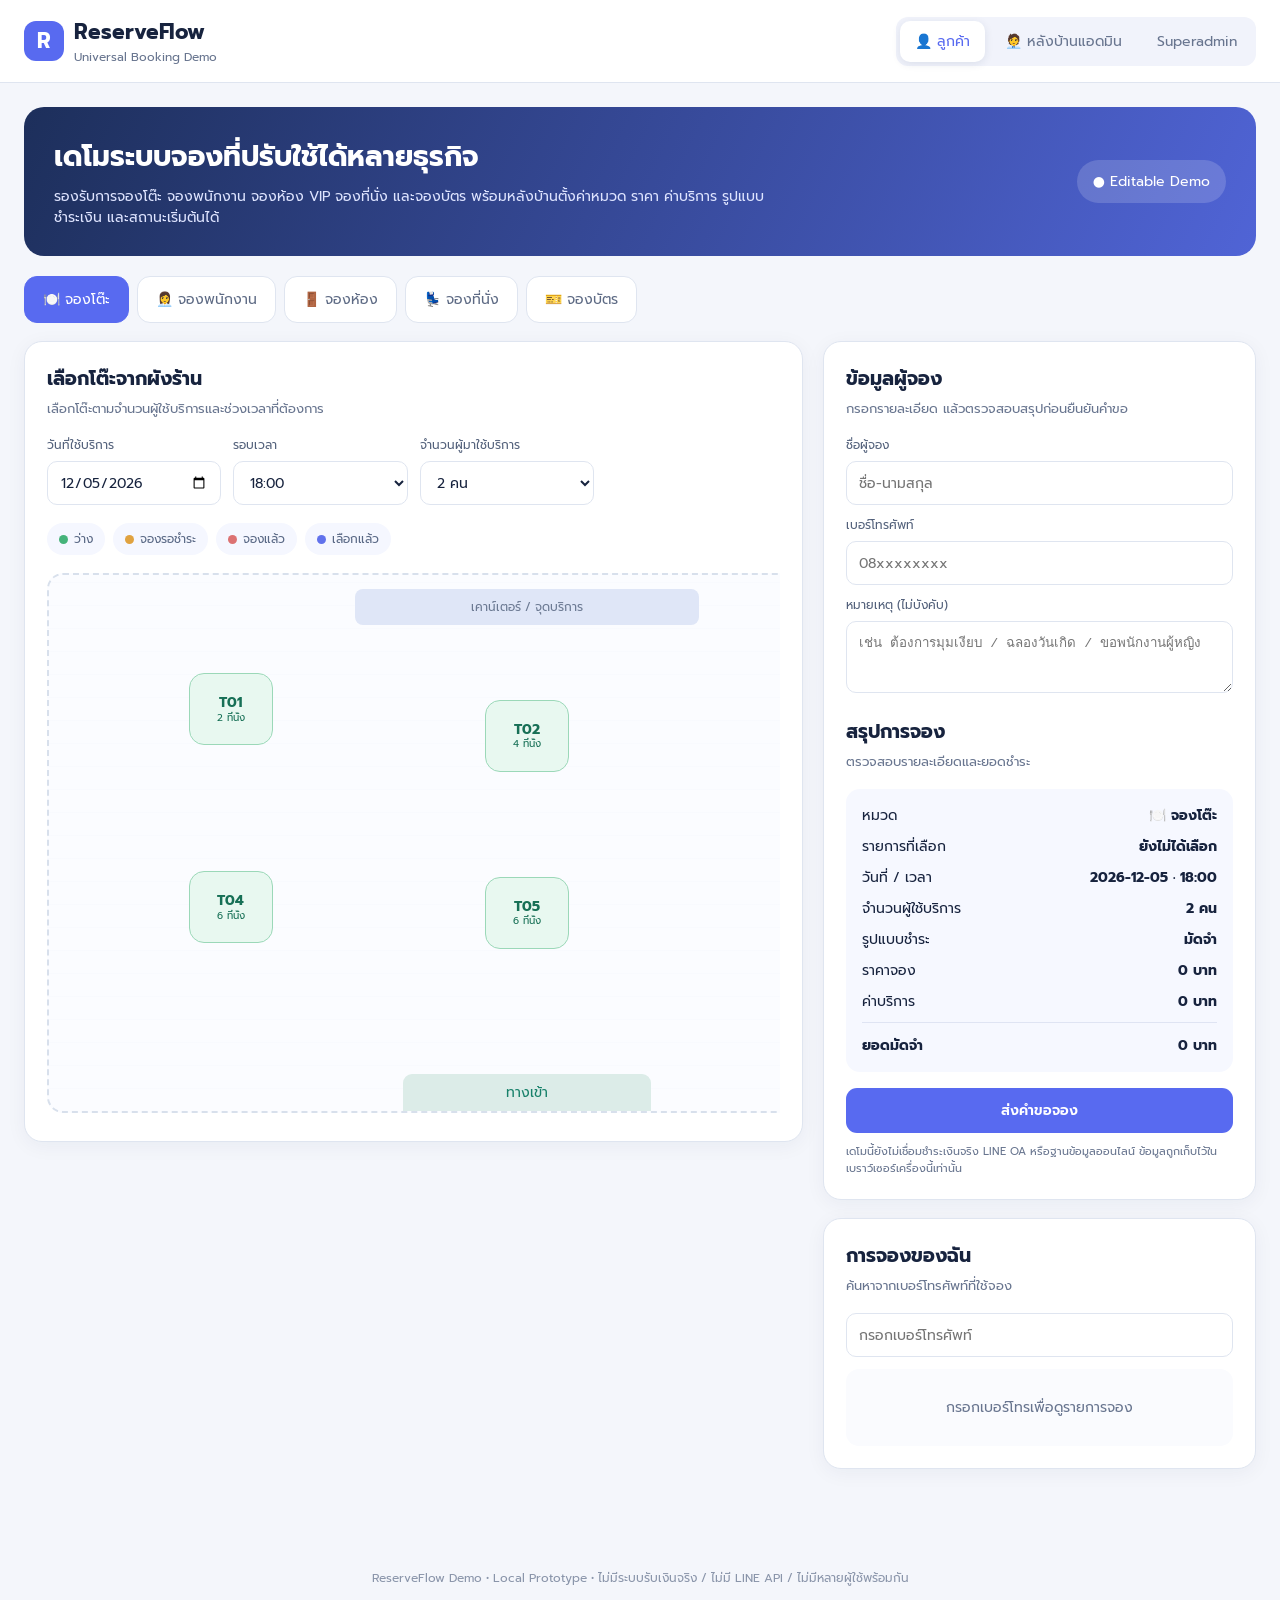
==== index.html @ 93e7b50b "Build ReserveFlow SaaS Phase 1 foundation" ====
<!DOCTYPE html>
<html lang="th">
<head>
  <meta charset="UTF-8" />
  <meta name="viewport" content="width=device-width, initial-scale=1" />
  <title>ReserveFlow | Universal Booking Demo</title>
  <link rel="stylesheet" href="./assets/css/app.css">
</head>
<body>
<header>
  <div class="top">
    <div class="logo"><b>R</b><div>ReserveFlow <small>Universal Booking Demo</small></div></div>
    <div class="switch">
      <button id="customerMode" class="active">👤 ลูกค้า</button>
      <button id="adminMode">🧑‍💼 หลังบ้านแอดมิน</button>
      <button id="superadminMode">Superadmin</button>
    </div>
  </div>
</header>
<main>
  <section class="hero">
    <div>
      <h1>เดโมระบบจองที่ปรับใช้ได้หลายธุรกิจ</h1>
      <p>รองรับการจองโต๊ะ จองพนักงาน จองห้อง VIP จองที่นั่ง และจองบัตร พร้อมหลังบ้านตั้งค่าหมวด ราคา ค่าบริการ รูปแบบชำระเงิน และสถานะเริ่มต้นได้</p>
    </div>
    <div class="pill">● Editable Demo</div>
  </section>

  <section id="customerView">
    <div class="tabs" id="categoryTabs"></div>
    <div class="grid">
      <div>
        <div class="panel">
          <h2 id="mainTitle">เลือกทรัพยากร</h2>
          <p class="sub" id="mainDesc">เลือกรายการที่ต้องการจอง</p>
          <div class="fields" id="dynamicFields"></div>
          <div class="chips">
            <span class="chip"><i class="dot available"></i>ว่าง</span>
            <span class="chip"><i class="dot pending"></i>จองรอชำระ</span>
            <span class="chip"><i class="dot booked"></i>จองแล้ว</span>
            <span class="chip"><i class="dot selected"></i>เลือกแล้ว</span>
          </div>
          <div id="resourceArea"></div>
        </div>
      </div>
      <div>
        <div class="panel">
          <h2>ข้อมูลผู้จอง</h2>
          <p class="sub">กรอกรายละเอียด แล้วตรวจสอบสรุปก่อนยืนยันคำขอ</p>
          <div class="customer-field field"><label>ชื่อผู้จอง</label><input id="customerName" placeholder="ชื่อ-นามสกุล"></div>
          <div class="customer-field field"><label>เบอร์โทรศัพท์</label><input id="customerPhone" placeholder="08xxxxxxxx"></div>
          <div class="customer-field field"><label>หมายเหตุ (ไม่บังคับ)</label><textarea id="customerNote" placeholder="เช่น ต้องการมุมเงียบ / ฉลองวันเกิด / ขอพนักงานผู้หญิง"></textarea></div>
          <h2 class="booking-summary-title">สรุปการจอง</h2>
          <p class="sub">ตรวจสอบรายละเอียดและยอดชำระ</p>
          <div id="summaryBox" class="summary"></div>
          <button class="btn primary full" id="submitBooking">ส่งคำขอจอง</button>
          <div id="paymentStep" class="payment-step hidden"></div>
          <div class="note">เดโมนี้ยังไม่เชื่อมชำระเงินจริง LINE OA หรือฐานข้อมูลออนไลน์ ข้อมูลถูกเก็บไว้ในเบราว์เซอร์เครื่องนี้เท่านั้น</div>
        </div>

        <div class="panel">
          <h2>การจองของฉัน</h2>
          <p class="sub">ค้นหาจากเบอร์โทรศัพท์ที่ใช้จอง</p>
          <div class="section-spacing field"><input id="lookupPhone" placeholder="กรอกเบอร์โทรศัพท์"></div>
          <div id="myBookings"></div>
        </div>
      </div>
    </div>
  </section>

  <section id="adminView" class="hidden">
    <div class="stats" id="statCards"></div>

    <div class="panel">
      <h2>ตั้งค่าหมวดการจอง</h2>
      <p class="sub">แก้ชื่อหมวด ซ่อน/แสดง กำหนดราคา ค่าบริการ ประเภทการชำระ และสถานะเริ่มต้นได้เอง รวมถึงเพิ่มหรือลบหมวดในเดโม</p>
      <div class="notice">⚠️ เดโมนี้เปิดหน้าแอดมินได้โดยไม่ต้องล็อกอิน และการเพิ่มหมวดใหม่ในเดโมจะอิงจากแม่แบบ 5 แบบ: โต๊ะ / พนักงาน / ห้อง VIP / ที่นั่ง / บัตร</div>
      <div class="category-table-scroll">
        <table>
          <thead>
            <tr>
              <th>ชื่อหมวด</th>
              <th>แม่แบบ</th>
              <th>แสดงผล</th>
              <th>ราคาเริ่มต้น</th>
              <th>ค่าบริการ</th>
              <th>รูปแบบชำระ</th>
              <th>สถานะเริ่มต้น</th>
              <th>ลำดับ</th>
              <th>จัดการ</th>
            </tr>
          </thead>
          <tbody id="categoryTable"></tbody>
        </table>
      </div>
      <div class="category-create">
        <div class="fields">
          <div class="field"><label>ชื่อหมวดใหม่</label><input id="newCatName" placeholder="เช่น จองซุ้มส่วนตัว"></div>
          <div class="field"><label>เลือกแม่แบบ</label><select id="newCatTemplate"><option value="table">โต๊ะ</option><option value="staff">พนักงาน</option><option value="vip">ห้อง VIP</option><option value="seat">ที่นั่ง</option><option value="ticket">บัตร</option></select></div>
          <div class="field"><label>ราคาเริ่มต้น</label><input id="newCatPrice" type="number" min="0" placeholder="0"></div>
          <div class="field"><label>&nbsp;</label><button id="addCategoryButton" class="btn soft full">+ เพิ่มหมวดใหม่</button></div>
        </div>
      </div>
    </div>

    <div class="panel">
      <h2>🏪 ตั้งค่าร้านค้า / บัญชีรับเงิน</h2>
      <p class="sub">กำหนดข้อมูลสำหรับแสดงเมื่อส่งคำขอจอง แต่ละร้านในระบบ SaaS จริงต้องมีบัญชีรับเงินและสิทธิ์แยกกัน</p>
      <div class="fields">
        <div class="field"><label>ชื่อร้านค้า</label><input id="shopName" placeholder="ชื่อร้าน"></div>
        <div class="field"><label>รหัสร้าน (จำลอง Tenant ID)</label><input id="shopCode" placeholder="เช่น SHOP_DEMO" readonly></div>
        <div class="field"><label>ธนาคารรับเงิน</label><input id="bankName" placeholder="เลือก/กรอกชื่อธนาคาร"></div>
        <div class="field"><label>ชื่อบัญชี</label><input id="bankOwner" placeholder="ชื่อเจ้าของบัญชี"></div>
        <div class="field"><label>เลขบัญชีรับเงิน</label><input id="bankNumber" inputmode="numeric" placeholder="กรอกบัญชีจริงของร้าน"></div>
        <div class="field"><label>เลขพร้อมเพย์ (ไม่บังคับ)</label><input id="promptpayId" placeholder="เบอร์/เลขประจำตัวผู้เสียภาษี"></div>
        <div class="field"><label>แพ็กเกจตัวอย่าง</label><select id="saasPlan"><option>Trial</option><option>Starter</option><option>Basic</option><option>Pro</option></select></div>
      </div>
      <div class="note">การตั้งค่าถูกเก็บในเครื่องนี้เท่านั้น ไม่มีการตรวจสอบชื่อบัญชีหรือ PromptPay จริง และยังไม่มีระบบสมาชิกหรือเก็บค่ารายเดือน</div>
    </div>

    <div class="panel">
      <h2>🗺️ ออกแบบผังโต๊ะและที่นั่ง</h2>
      <p class="sub">เลือกหมวดและเทมเพลต แล้วลากกล่องบนผังเพื่อย้ายตำแหน่ง คลิกกล่องเพื่อแก้ชื่อ ขนาด และจำนวนที่นั่ง บันทึกอัตโนมัติ</p>
      <div class="layout-tools">
        <div class="field"><label>แก้ผังหมวด</label><select id="layoutCategory"></select></div>
        <div class="field"><label>รูปแบบ Template</label><select id="layoutTemplate"><option value="grid">ตารางแถวและคอลัมน์</option><option value="rows">เรียงเป็นแถว</option><option value="columns">เรียงเป็นคอลัมน์</option><option value="u">รูปตัว U</option><option value="circle">ครึ่งวงกลม / รอบเวที</option></select></div>
        <button id="applyLayoutTemplateButton" class="btn soft small">ใช้ Template</button>
        <button id="addLayoutResource" class="btn soft small">+ เพิ่มจุดจอง</button>
        <button class="btn soft small" id="copyLayoutButton" title="เลือกโต๊ะหรือที่นั่งบนผังก่อน">📋 คัดลอกจุดที่เลือก</button>
        <div class="field"><label>ภาพผังพื้นหลัง (JPG/PNG/WebP)</label><input id="layoutBackgroundInput" type="file" accept="image/png,image/jpeg,image/webp"></div>
        <button id="clearLayoutBackgroundButton" class="btn danger small">ลบภาพพื้นหลัง</button>
      </div>
      <div class="layout-size-controls">
        <div class="field"><label>รูปแบบกรอบผัง</label><select id="layoutAspect"><option value="wide">แนวนอน (16:9)</option><option value="portrait">แนวตั้ง (3:4)</option><option value="square">จัตุรัส (1:1)</option><option value="custom">อิสระ / กำหนดเอง</option></select></div>
        <div class="field"><label>ความกว้าง (px)</label><input id="layoutWidth" type="number" min="320" max="1600" step="10"></div>
        <div class="field"><label>ความสูง (px)</label><input id="layoutHeight" type="number" min="280" max="1600" step="10"></div>
        <div class="field"><label>ชนิดบล็อกประกอบผัง</label><select id="newDecorType"><option value="door">🚪 ประตู</option><option value="stage">🎤 เวที</option><option value="restroom">🚻 ห้องน้ำ</option><option value="entrance">➡️ ทางเข้า</option><option value="exit">⬅️ ทางออก</option><option value="wall">▰ ผนัง</option><option value="label">ข้อความอิสระ</option></select></div>
        <button id="addLayoutDecor" class="btn soft small">+ เพิ่มบล็อก</button>
      </div>
      <div class="section-spacing note">บล็อกประกอบผัง เช่น ประตู เวที ห้องน้ำ ทางเข้า ทางออก ผนัง และข้อความ สามารถลาก ย้าย ปรับขนาดได้ แต่ลูกค้าจะกดจองบล็อกเหล่านี้ไม่ได้</div>
      <div class="layout-shell"><div id="layoutCanvas" class="editor-plan"></div></div>
      <div class="editor-settings" id="layoutSettings"></div>
      <div class="note">รองรับผังร้านเป็นภาพพื้นหลังพร้อมลากวางจุดจองและปรับขนาด ภาพสูงสุด 700 KB ในเดโม (บันทึกในเครื่องนี้ ไม่อัปโหลดขึ้นเซิร์ฟเวอร์)</div>
    </div>

    <div class="panel">
      <h2>รายการจองทั้งหมด</h2>
      <p class="sub">ตรวจสอบ ยืนยัน เปลี่ยนสถานะ และดูข้อมูลการจองทุกหมวด</p>
      <div class="booking-filters fields">
        <div class="field"><label>กรองตามหมวด</label><select id="adminCategoryFilter"><option value="all">ทุกหมวด</option></select></div>
        <div class="field"><label>ค้นหา</label><input id="adminSearch" placeholder="ค้นหาชื่อ เบอร์ เลขจอง หรือรายการ"></div>
        <div class="field"><label>สถานะ</label><select id="adminStatusFilter"><option value="all">ทุกสถานะ</option><option value="pending_payment">จองรอชำระ</option><option value="slip_review">รอตรวจสลิป</option><option value="pending_confirm">รอลูกค้าคอนเฟิร์ม</option><option value="slip_review">รอตรวจสลิป</option><option value="confirmed">จองแล้ว</option><option value="checked_in">เช็กอินแล้ว</option><option value="completed">เสร็จสิ้น</option><option value="cancelled">ยกเลิก</option></select></div>
        <div class="field"><label>เครื่องมือเดโม</label><button id="resetDemoButton" class="btn soft full">รีเซ็ตข้อมูลทั้งหมด</button></div>
      </div>
      <div id="adminBookings"></div>
    </div>
  </section>
  <section id="superadminView" class="hidden">
    <div class="panel">
      <h2>จัดการร้านค้า</h2>
      <p class="sub">ภาพรวมร้านค้าในข้อมูลจำลอง</p>
      <div id="superadminShops"></div>
    </div>
  </section>
</main>
<div class="footer">ReserveFlow Demo • Local Prototype • ไม่มีระบบรับเงินจริง / ไม่มี LINE API / ไม่มีหลายผู้ใช้พร้อมกัน</div>

<script defer src="./assets/vendor/qrcodejs/qrcode.min.js"></script>
<script defer src="./src/data/demo-fixtures.js"></script>
<script defer src="./src/data/local-store.js"></script>
<script defer src="./src/features/customer-booking.js"></script>
<script defer src="./src/features/booking-card.js"></script>
<script defer src="./src/features/merchant-admin.js"></script>
<script defer src="./src/features/layout-editor.js"></script>
<script defer src="./src/features/demo-payment.js"></script>
<script defer src="./src/features/superadmin.js"></script>
<script defer src="./src/app.js"></script>
</body>
</html>
---- assets/css/app.css ----
@import url("../fonts/prompt/prompt.css");
    :root{
      --bg:#f4f6fb;--panel:#ffffff;--line:#dfe5f0;--ink:#17233e;--muted:#68758f;--blue:#586af0;--blue2:#ecf0ff;
      --green:#16906c;--greenbg:#e7f8f1;--red:#c45555;--redbg:#fdecec;--amber:#ad7423;--amberbg:#fff4df;
    }
    *{box-sizing:border-box}
    body{margin:0;background:var(--bg);color:var(--ink);font:14px 'Prompt',system-ui,sans-serif}
    button,input,select{font:inherit}
    button{cursor:pointer}
    header{position:sticky;top:0;z-index:5;background:#fff;border-bottom:1px solid var(--line)}
    .top{max-width:1280px;margin:auto;padding:16px 24px;display:flex;justify-content:space-between;align-items:center;gap:12px}
    .logo{font-weight:700;font-size:21px;display:flex;align-items:center;gap:10px}
    .logo b{display:grid;place-items:center;height:40px;width:40px;border-radius:12px;background:var(--blue);color:#fff}
    .logo small{display:block;color:var(--muted);font-size:12px;font-weight:400}
    .switch{display:flex;gap:5px;padding:4px;border-radius:12px;background:#f1f3fb}
    .switch button{border:0;background:transparent;padding:10px 15px;color:var(--muted);border-radius:10px}
    .switch button.active{background:#fff;color:var(--blue);box-shadow:0 2px 8px rgba(30,48,90,.10)}
    main{max-width:1280px;margin:24px auto;padding:0 24px 40px}
    .hero{background:linear-gradient(115deg,#1d2f5b,#5064d6);color:#fff;border-radius:20px;padding:28px 30px;display:flex;justify-content:space-between;gap:20px;align-items:center;margin-bottom:20px}
    .hero h1{margin:0 0 8px;font-size:28px}
    .hero p{margin:0;color:#dee4ff;max-width:720px}
    .pill{border-radius:999px;background:rgba(255,255,255,.16);padding:11px 16px;white-space:nowrap}
    .grid{display:grid;grid-template-columns:minmax(0,1.8fr) minmax(320px,1fr);gap:20px}
    .panel{background:#fff;border:1px solid var(--line);border-radius:18px;padding:22px;box-shadow:0 4px 20px rgba(24,40,84,.05);margin-bottom:18px}
    .panel h2{margin:0 0 6px;font-size:19px}.sub{margin:0 0 18px;color:var(--muted);font-size:13px}
    .tabs{display:flex;gap:8px;overflow:auto;padding-bottom:2px;margin:0 0 16px}
    .tabs button{border:1px solid var(--line);background:#fff;border-radius:13px;padding:12px 18px;white-space:nowrap;color:#5d6a84}
    .tabs button.active{background:var(--blue);border-color:var(--blue);color:#fff}
    .fields{display:grid;grid-template-columns:repeat(4,minmax(0,1fr));gap:12px}
    .field label{display:block;margin:0 0 7px;color:#53617b;font-size:12px}
    .field input,.field select,.field textarea{width:100%;height:44px;border:1px solid var(--line);border-radius:10px;padding:10px 12px;background:#fff;color:var(--ink)}
    .field textarea{height:72px;resize:vertical}
    .helper{font-size:11px;color:var(--muted);margin-top:6px}
    .chips{display:flex;gap:8px;flex-wrap:wrap;margin:18px 0}
    .chip{display:inline-flex;align-items:center;gap:6px;border-radius:999px;padding:7px 12px;font-size:12px;background:#f5f7ff;color:#596885}
    .dot{display:inline-block;width:9px;height:9px;border-radius:50%}
    .dot.available{background:#45b37a}.dot.pending{background:#e0a23f}.dot.booked{background:#dc7272}.dot.selected{background:#6172ec}
    .plan{height:390px;position:relative;border:2px dashed #d8e0ec;border-radius:16px;background:repeating-linear-gradient(0deg,#fbfcff,#fbfcff 22px,#f6f8fd 23px);overflow:hidden}
    .anchor{position:absolute;left:32%;top:14px;width:36%;height:36px;border-radius:8px;background:#dfe6f7;color:#6b7992;line-height:36px;text-align:center;font-size:12px}
    .entrance{position:absolute;left:37%;bottom:0;width:26%;padding:8px;border-radius:9px 9px 0 0;background:#dcece8;color:#17816a;text-align:center}
    .resource{position:absolute;transform:translate(-50%,-50%);min-width:84px;height:72px;padding:6px 10px;border-radius:15px;border:1.5px solid #9bd8b8;background:#e8f8f0;color:#177056;display:flex;align-items:center;justify-content:center;flex-direction:column;text-align:center;line-height:1.25}
    .resource small{font-size:10px}
    .resource.pending{background:#fff3df;border-color:#e7c27a;color:#9b6d19}
    .resource.booked{background:#fdeaea;border-color:#f0b7b7;color:#b35151}
    .resource.selected{background:var(--blue);border-color:var(--blue);color:#fff;box-shadow:0 0 0 4px rgba(88,106,240,.15)}
    .resource:hover:not(:disabled){transform:translate(-50%,-50%) scale(1.03)}
    .resource-grid{display:grid;grid-template-columns:repeat(2,minmax(0,1fr));gap:12px}
    .card-btn{border:1.5px solid var(--line);background:#fff;border-radius:15px;padding:13px;text-align:left;color:var(--ink);display:flex;gap:12px;align-items:center;min-width:0}
    .card-btn.selected{border-color:var(--blue);background:#f5f7ff}
    .card-btn.pending{background:#fffaf0;border-color:#edd6a0}
    .card-btn.booked{background:#fff4f4;border-color:#efc1c1}
    .card-btn:disabled{opacity:.65;cursor:not-allowed}
    .avatar{width:62px;height:62px;border-radius:14px;background:#ebf0fd;display:grid;place-items:center;flex:none;overflow:hidden;font-size:28px}
    .avatar img{width:100%;height:100%;object-fit:cover}
    .price{display:block;color:var(--blue);font-weight:600;margin-top:4px}
    .badge{display:inline-flex;align-items:center;border-radius:999px;padding:4px 8px;font-size:11px;margin-top:6px}
    .badge.pending{background:var(--amberbg);color:var(--amber)}
    .badge.booked{background:var(--redbg);color:var(--red)}
    .summary{background:#f6f8ff;border-radius:14px;padding:16px;margin:16px 0}
    .row{display:flex;justify-content:space-between;gap:10px;margin-bottom:10px}.row:last-child{margin:0}
    .row.total{padding-top:12px;border-top:1px solid #dfe4f3;font-weight:700}
    .btn{border:0;border-radius:11px;padding:12px 18px;font-weight:600}
    .btn.primary{background:var(--blue);color:#fff}.btn.soft{background:#edf1ff;color:var(--blue)}.btn.success{background:#158a69;color:#fff}.btn.danger{background:#ffe8e8;color:#b54444}.btn.warn{background:#fff3df;color:#9b6d19}.btn.small{padding:8px 11px;font-size:12px;border-radius:9px}
    .btn.full{width:100%}
    .note{font-size:11px;color:var(--muted);margin-top:10px}
    .booking{border:1px solid var(--line);border-radius:14px;padding:16px;margin-bottom:12px}
    .booking-head{display:flex;justify-content:space-between;gap:12px;align-items:flex-start}
    .booking h3{margin:0;font-size:15px}.booking p{margin:7px 0;color:var(--muted);font-size:12px}
    .status{display:inline-flex;align-items:center;border-radius:999px;padding:6px 10px;font-size:11px;white-space:nowrap;background:#edf1ff;color:#4960d8}
    .status.pending_payment{background:var(--amberbg);color:var(--amber)}
    .status.pending_confirm{background:#f1efff;color:#6a55d4}
    .status.slip_review{background:#fff2df;color:#a66b22}
    .status.confirmed{background:var(--greenbg);color:var(--green)}
    .status.checked_in{background:#e7f4ff;color:#1872a0}
    .status.completed{background:#eef1f8;color:#5f6d84}
    .status.cancelled{background:var(--redbg);color:var(--red)}
    .actions{display:flex;flex-wrap:wrap;gap:7px;margin-top:12px}
    .empty{padding:28px;border-radius:13px;background:#fafbfe;color:var(--muted);text-align:center}
    .stats{display:grid;grid-template-columns:repeat(4,1fr);gap:12px;margin-bottom:18px}
    .stat{background:#fff;border:1px solid var(--line);border-radius:15px;padding:19px}
    .stat strong{display:block;font-size:28px;color:var(--blue)}.stat span{font-size:12px;color:var(--muted)}
    .notice{font-size:12px;background:#fff7e5;color:#946c22;padding:12px;border-radius:10px;margin-bottom:16px}
    table{width:100%;border-collapse:collapse}
    th,td{border-top:1px solid #edf1f6;padding:10px 8px;text-align:left;font-size:12px;vertical-align:top}
    th{color:#6a7690;font-weight:600;background:#fbfcfe}
    td input,td select{height:38px;width:100%;border:1px solid var(--line);border-radius:9px;padding:7px 10px}
    .inline-actions{display:flex;gap:7px;flex-wrap:wrap}
    .hidden{display:none!important}
    .toast{position:fixed;right:18px;bottom:18px;background:#1a2c57;color:#fff;padding:13px 16px;border-radius:12px;box-shadow:0 8px 24px rgba(0,0,0,.15);z-index:20;max-width:360px}
    .layout-tools{display:flex;gap:9px;flex-wrap:wrap;align-items:end;margin-bottom:13px}
    .layout-tools .field{min-width:150px;flex:1}
    .editor-plan{position:relative;height:420px;touch-action:none;border:2px dashed #b6c6e8;border-radius:15px;background-image:linear-gradient(#e9eef8 1px,transparent 1px),linear-gradient(90deg,#e9eef8 1px,transparent 1px);background-size:5% 10%;background-color:#fafcff;overflow:hidden}
    .edit-item{position:absolute;transform:translate(-50%,-50%);border:2px solid #9bd8b8;border-radius:12px;background:#e8f8f0;color:#126d50;display:flex;flex-direction:column;align-items:center;justify-content:center;touch-action:none;user-select:none;cursor:grab;font-size:12px;line-height:1.3}
    .edit-item.active{border-color:#5364e9;background:#e8edff;color:#263bab;z-index:2;box-shadow:0 0 0 3px #5364e92c}.edit-item small{font-size:10px}
    .decor-block{position:absolute;transform:translate(-50%,-50%);display:flex;align-items:center;justify-content:center;text-align:center;padding:5px;border:1.5px dashed #8394b2;border-radius:8px;background:rgba(220,228,243,.92);color:#354766;font-size:12px;font-weight:600;line-height:1.3;white-space:pre-line;overflow:hidden;z-index:1}
    .decor-block.kind-stage{background:#dee7fa;border-color:#728ed0}.decor-block.kind-restroom{background:#e0f5f2;border-color:#66aaa2}.decor-block.kind-door,.decor-block.kind-entrance,.decor-block.kind-exit{background:#fef3d9;border-color:#d7a95c}.decor-block.kind-wall{background:#b4bed1;border-color:#79869e;color:#27364e}
    .editor-decor{cursor:grab;touch-action:none;user-select:none}.editor-decor.active{border:2px solid #586af0;box-shadow:0 0 0 3px #586af030;z-index:3}
    .layout-size-controls{display:flex;gap:9px;flex-wrap:wrap;align-items:end;margin-bottom:13px}.layout-size-controls .field{min-width:130px}
    .layout-shell{width:100%;overflow-x:auto;padding-bottom:6px}.editor-plan{margin:0 auto;max-width:none;flex:none}.plan{margin:0 auto;max-width:none}
    .category-order{display:flex;flex-direction:column;gap:5px;min-width:76px}.category-order button{padding:5px 8px}
    .editor-settings{display:grid;grid-template-columns:repeat(4,minmax(0,1fr));gap:10px;margin-top:14px}
    .payment-panel{background:#f7f9ff;border:1px solid #dce3fa;padding:17px;border-radius:14px}
    .payment-panel h3{margin:0 0 10px;font-size:16px}
    .ticket{border:2px dashed #7b8df0;border-radius:14px;padding:16px;margin-top:12px;background:#fff}
    .qr-target{display:grid;place-items:center;min-height:166px;background:#fff;border:1px solid #e4e9f4;border-radius:11px;margin:12px auto;padding:12px;width:190px;text-align:center}
    .qr-target img{max-width:100%;height:auto}
    .file-preview{max-width:100%;max-height:180px;object-fit:contain;border-radius:9px;margin:8px 0}
    .footer{text-align:center;color:#8a95aa;font-size:12px;padding:18px}
    @media (max-width:980px){.grid{grid-template-columns:1fr}.fields{grid-template-columns:repeat(2,minmax(0,1fr))}.stats{grid-template-columns:repeat(2,1fr)}}
    @media (max-width:640px){main{padding:0 12px 30px}.top{padding:12px}.hero{display:block;padding:22px}.hero h1{font-size:23px}.resource-grid{grid-template-columns:1fr}.fields{grid-template-columns:1fr}.stats{grid-template-columns:1fr}.panel{padding:16px}}

.customer-field { margin-bottom: 11px; }
.panel .booking-summary-title { margin-top: 18px; }
.payment-step { margin-top: 14px; }
.section-spacing { margin-bottom: 12px; }
.category-table-scroll { overflow: auto; }
.category-table-scroll th:nth-child(1) { min-width: 160px; }
.category-table-scroll th:nth-child(2),
.category-table-scroll th:nth-child(4),
.category-table-scroll th:nth-child(6) { min-width: 120px; }
.category-table-scroll th:nth-child(3),
.category-table-scroll th:nth-child(9) { min-width: 90px; }
.category-table-scroll th:nth-child(5),
.category-table-scroll th:nth-child(8) { min-width: 110px; }
.category-table-scroll th:nth-child(7) { min-width: 140px; }
.category-create { margin-top: 14px; border-top: 1px solid #edf1f6; padding-top: 14px; }
.booking-filters { margin-bottom: 16px; }

@media (max-width: 640px) {
  .top { flex-wrap: wrap; }
  .switch { flex-wrap: wrap; }
}
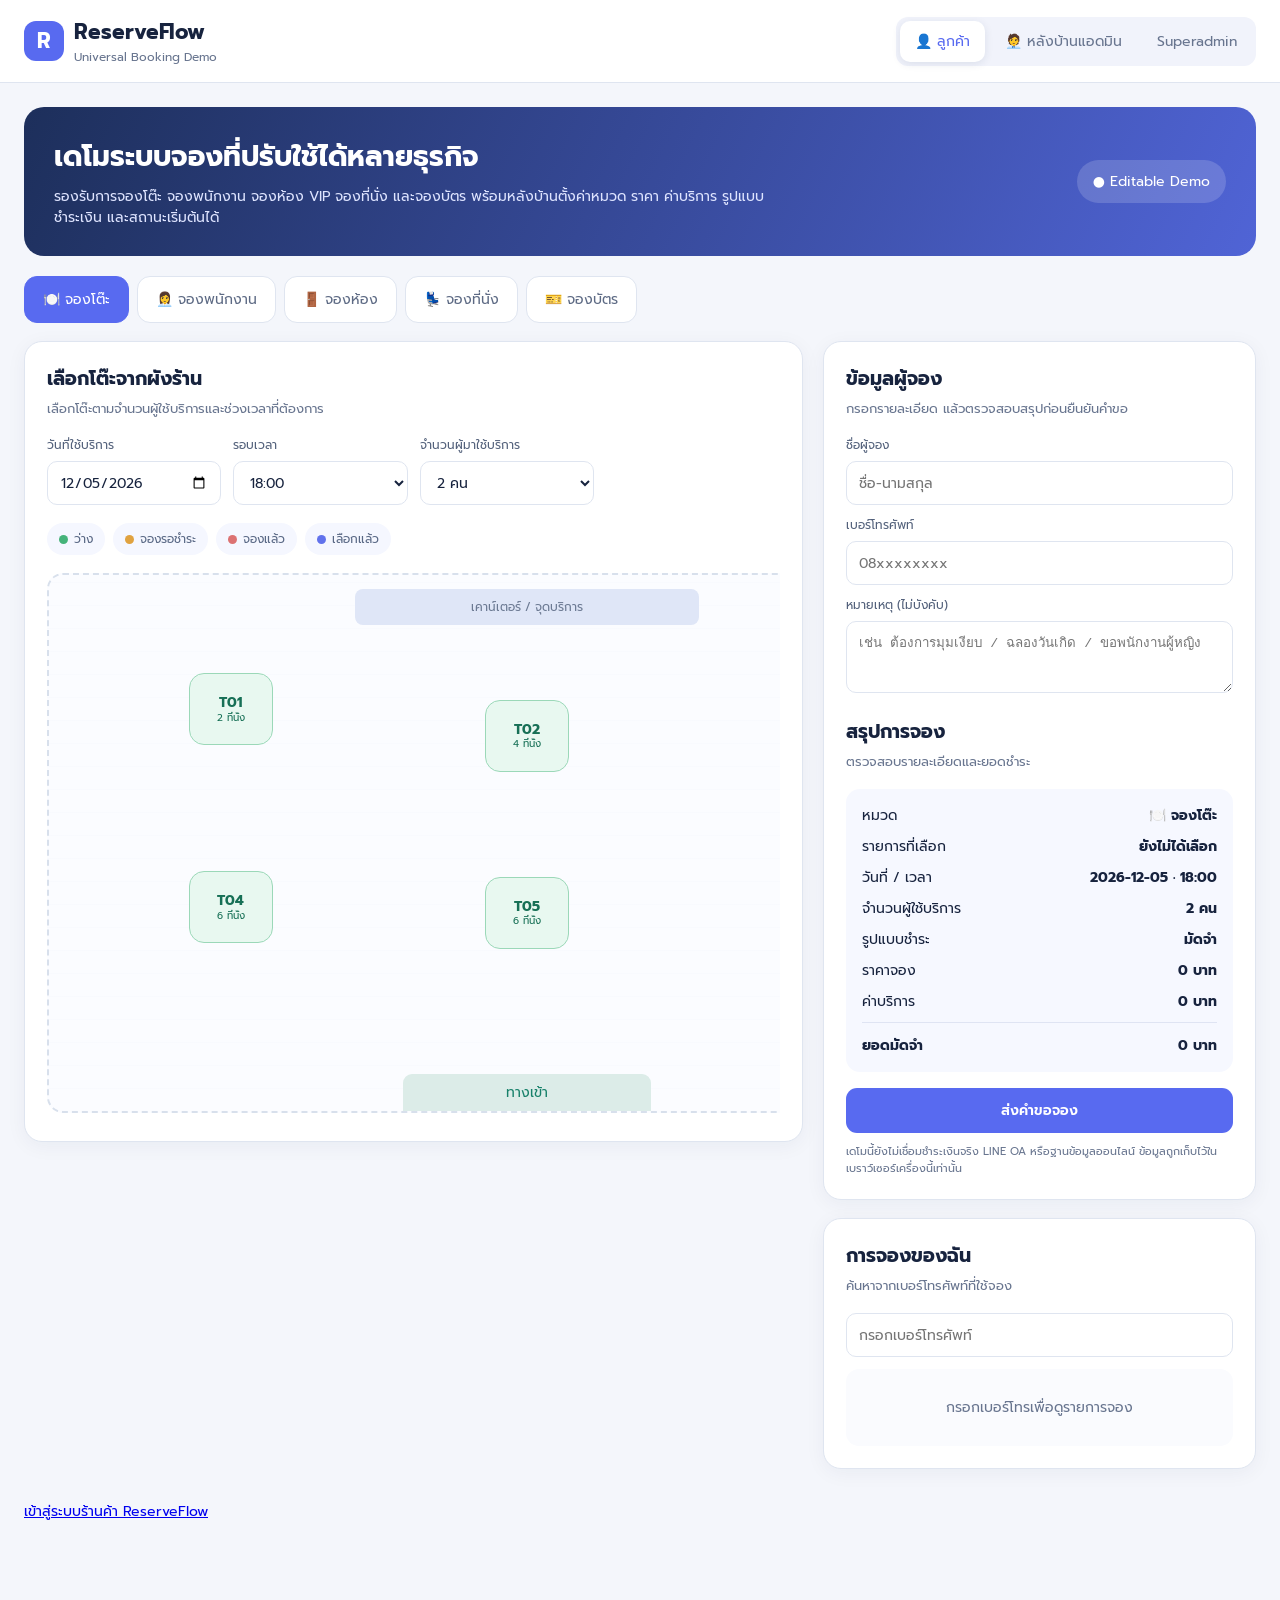
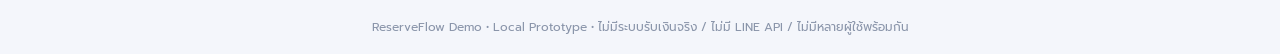
==== commit 391ba544: "Add Supabase merchant login and booking portal" ====
--- a/index.html
+++ b/index.html
@@ -162,6 +162,7 @@
       <div id="superadminShops"></div>
     </div>
   </section>
+  <p><a href="./merchant.html">เข้าสู่ระบบร้านค้า ReserveFlow</a></p>
 </main>
 <div class="footer">ReserveFlow Demo • Local Prototype • ไม่มีระบบรับเงินจริง / ไม่มี LINE API / ไม่มีหลายผู้ใช้พร้อมกัน</div>
 
--- a/assets/css/app.css
+++ b/assets/css/app.css
@@ -89,7 +89,7 @@
     .toast{position:fixed;right:18px;bottom:18px;background:#1a2c57;color:#fff;padding:13px 16px;border-radius:12px;box-shadow:0 8px 24px rgba(0,0,0,.15);z-index:20;max-width:360px}
     .layout-tools{display:flex;gap:9px;flex-wrap:wrap;align-items:end;margin-bottom:13px}
     .layout-tools .field{min-width:150px;flex:1}
-    .editor-plan{position:relative;height:420px;touch-action:none;border:2px dashed #b6c6e8;border-radius:15px;background-image:linear-gradient(#e9eef8 1px,transparent 1px),linear-gradient(90deg,#e9eef8 1px,transparent 1px);background-size:5% 10%;background-color:#fafcff;overflow:hidden}
+    .editor-plan{position:relative;height:420px;border:2px dashed #b6c6e8;border-radius:15px;background-image:linear-gradient(#e9eef8 1px,transparent 1px),linear-gradient(90deg,#e9eef8 1px,transparent 1px);background-size:5% 10%;background-color:#fafcff;overflow:hidden}
     .edit-item{position:absolute;transform:translate(-50%,-50%);border:2px solid #9bd8b8;border-radius:12px;background:#e8f8f0;color:#126d50;display:flex;flex-direction:column;align-items:center;justify-content:center;touch-action:none;user-select:none;cursor:grab;font-size:12px;line-height:1.3}
     .edit-item.active{border-color:#5364e9;background:#e8edff;color:#263bab;z-index:2;box-shadow:0 0 0 3px #5364e92c}.edit-item small{font-size:10px}
     .decor-block{position:absolute;transform:translate(-50%,-50%);display:flex;align-items:center;justify-content:center;text-align:center;padding:5px;border:1.5px dashed #8394b2;border-radius:8px;background:rgba(220,228,243,.92);color:#354766;font-size:12px;font-weight:600;line-height:1.3;white-space:pre-line;overflow:hidden;z-index:1}
@@ -130,3 +130,11 @@
   .top { flex-wrap: wrap; }
   .switch { flex-wrap: wrap; }
 }
+
+@media (max-width: 980px) {
+  .grid { grid-template-columns: minmax(0, 1fr); }
+}
+
+.plan .anchor,
+.plan .entrance,
+.plan .decor-block { pointer-events: none; }
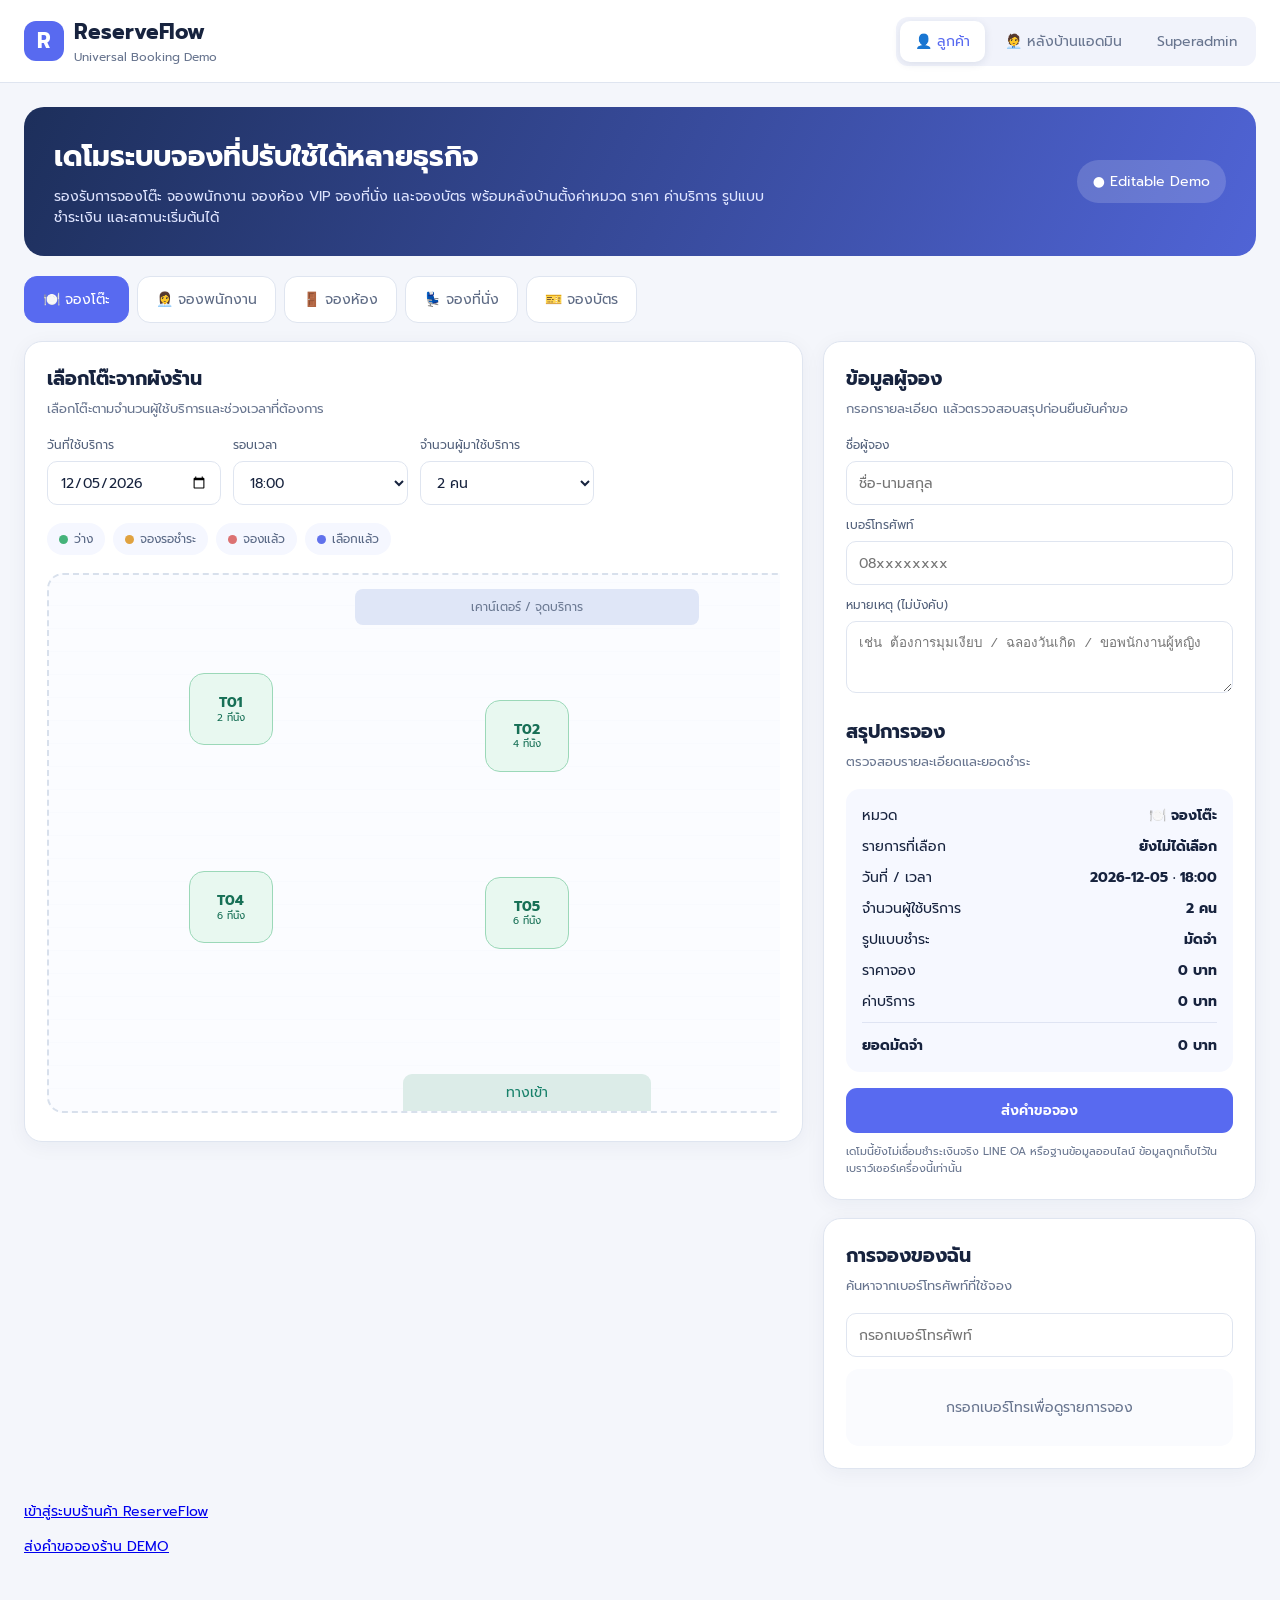
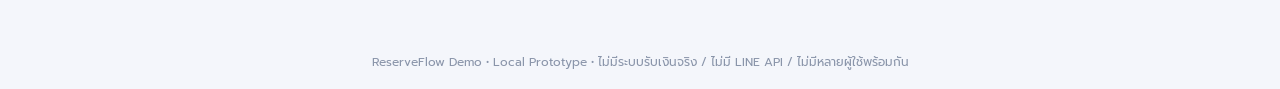
==== commit 25c8c502: "Add scoped Supabase customer booking requests" ====
--- a/index.html
+++ b/index.html
@@ -163,6 +163,7 @@
     </div>
   </section>
   <p><a href="./merchant.html">เข้าสู่ระบบร้านค้า ReserveFlow</a></p>
+  <p><a href="./book.html?shop=demo-one">ส่งคำขอจองร้าน DEMO</a></p>
 </main>
 <div class="footer">ReserveFlow Demo • Local Prototype • ไม่มีระบบรับเงินจริง / ไม่มี LINE API / ไม่มีหลายผู้ใช้พร้อมกัน</div>
 
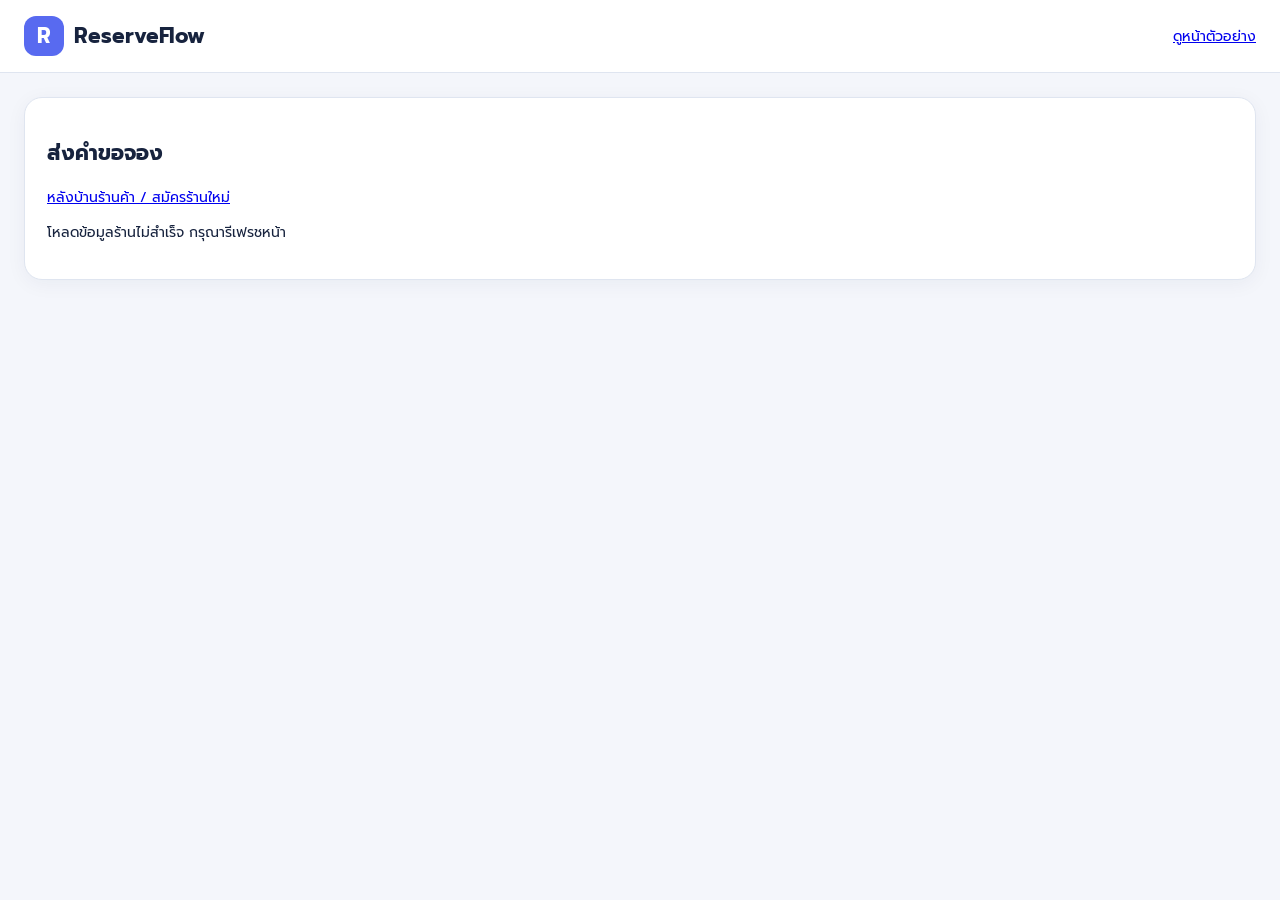
==== commit feae8d30: "Open live shop bookings and simplify floor plan controls" ====
--- a/index.html
+++ b/index.html
@@ -1,181 +1,23 @@
 <!DOCTYPE html>
 <html lang="th">
 <head>
-  <meta charset="UTF-8" />
-  <meta name="viewport" content="width=device-width, initial-scale=1" />
-  <title>ReserveFlow | Universal Booking Demo</title>
+  <meta charset="utf-8">
+  <meta name="viewport" content="width=device-width, initial-scale=1">
+  <title>ReserveFlow · จองคิวออนไลน์</title>
   <link rel="stylesheet" href="./assets/css/app.css">
+  <script defer src="./src/features/live-entry.js"></script>
 </head>
 <body>
-<header>
-  <div class="top">
-    <div class="logo"><b>R</b><div>ReserveFlow <small>Universal Booking Demo</small></div></div>
-    <div class="switch">
-      <button id="customerMode" class="active">👤 ลูกค้า</button>
-      <button id="adminMode">🧑‍💼 หลังบ้านแอดมิน</button>
-      <button id="superadminMode">Superadmin</button>
-    </div>
-  </div>
-</header>
+<header><div class="top"><div class="logo"><b>R</b>ReserveFlow</div></div></header>
 <main>
-  <section class="hero">
-    <div>
-      <h1>เดโมระบบจองที่ปรับใช้ได้หลายธุรกิจ</h1>
-      <p>รองรับการจองโต๊ะ จองพนักงาน จองห้อง VIP จองที่นั่ง และจองบัตร พร้อมหลังบ้านตั้งค่าหมวด ราคา ค่าบริการ รูปแบบชำระเงิน และสถานะเริ่มต้นได้</p>
-    </div>
-    <div class="pill">● Editable Demo</div>
-  </section>
-
-  <section id="customerView">
-    <div class="tabs" id="categoryTabs"></div>
-    <div class="grid">
-      <div>
-        <div class="panel">
-          <h2 id="mainTitle">เลือกทรัพยากร</h2>
-          <p class="sub" id="mainDesc">เลือกรายการที่ต้องการจอง</p>
-          <div class="fields" id="dynamicFields"></div>
-          <div class="chips">
-            <span class="chip"><i class="dot available"></i>ว่าง</span>
-            <span class="chip"><i class="dot pending"></i>จองรอชำระ</span>
-            <span class="chip"><i class="dot booked"></i>จองแล้ว</span>
-            <span class="chip"><i class="dot selected"></i>เลือกแล้ว</span>
-          </div>
-          <div id="resourceArea"></div>
-        </div>
-      </div>
-      <div>
-        <div class="panel">
-          <h2>ข้อมูลผู้จอง</h2>
-          <p class="sub">กรอกรายละเอียด แล้วตรวจสอบสรุปก่อนยืนยันคำขอ</p>
-          <div class="customer-field field"><label>ชื่อผู้จอง</label><input id="customerName" placeholder="ชื่อ-นามสกุล"></div>
-          <div class="customer-field field"><label>เบอร์โทรศัพท์</label><input id="customerPhone" placeholder="08xxxxxxxx"></div>
-          <div class="customer-field field"><label>หมายเหตุ (ไม่บังคับ)</label><textarea id="customerNote" placeholder="เช่น ต้องการมุมเงียบ / ฉลองวันเกิด / ขอพนักงานผู้หญิง"></textarea></div>
-          <h2 class="booking-summary-title">สรุปการจอง</h2>
-          <p class="sub">ตรวจสอบรายละเอียดและยอดชำระ</p>
-          <div id="summaryBox" class="summary"></div>
-          <button class="btn primary full" id="submitBooking">ส่งคำขอจอง</button>
-          <div id="paymentStep" class="payment-step hidden"></div>
-          <div class="note">เดโมนี้ยังไม่เชื่อมชำระเงินจริง LINE OA หรือฐานข้อมูลออนไลน์ ข้อมูลถูกเก็บไว้ในเบราว์เซอร์เครื่องนี้เท่านั้น</div>
-        </div>
-
-        <div class="panel">
-          <h2>การจองของฉัน</h2>
-          <p class="sub">ค้นหาจากเบอร์โทรศัพท์ที่ใช้จอง</p>
-          <div class="section-spacing field"><input id="lookupPhone" placeholder="กรอกเบอร์โทรศัพท์"></div>
-          <div id="myBookings"></div>
-        </div>
-      </div>
+  <section class="panel">
+    <h1>ReserveFlow</h1>
+    <div class="inline-actions">
+      <a class="btn primary" href="./book.html?shop=demo-one">เปิดหน้าจองร้าน DEMO</a>
+      <a class="btn soft" href="./merchant.html">หลังบ้านร้านค้าและสมัครร้านใหม่</a>
+      <a class="btn soft" href="./booking-platform-demo.html">ดูตัวอย่างเดิม</a>
     </div>
   </section>
-
-  <section id="adminView" class="hidden">
-    <div class="stats" id="statCards"></div>
-
-    <div class="panel">
-      <h2>ตั้งค่าหมวดการจอง</h2>
-      <p class="sub">แก้ชื่อหมวด ซ่อน/แสดง กำหนดราคา ค่าบริการ ประเภทการชำระ และสถานะเริ่มต้นได้เอง รวมถึงเพิ่มหรือลบหมวดในเดโม</p>
-      <div class="notice">⚠️ เดโมนี้เปิดหน้าแอดมินได้โดยไม่ต้องล็อกอิน และการเพิ่มหมวดใหม่ในเดโมจะอิงจากแม่แบบ 5 แบบ: โต๊ะ / พนักงาน / ห้อง VIP / ที่นั่ง / บัตร</div>
-      <div class="category-table-scroll">
-        <table>
-          <thead>
-            <tr>
-              <th>ชื่อหมวด</th>
-              <th>แม่แบบ</th>
-              <th>แสดงผล</th>
-              <th>ราคาเริ่มต้น</th>
-              <th>ค่าบริการ</th>
-              <th>รูปแบบชำระ</th>
-              <th>สถานะเริ่มต้น</th>
-              <th>ลำดับ</th>
-              <th>จัดการ</th>
-            </tr>
-          </thead>
-          <tbody id="categoryTable"></tbody>
-        </table>
-      </div>
-      <div class="category-create">
-        <div class="fields">
-          <div class="field"><label>ชื่อหมวดใหม่</label><input id="newCatName" placeholder="เช่น จองซุ้มส่วนตัว"></div>
-          <div class="field"><label>เลือกแม่แบบ</label><select id="newCatTemplate"><option value="table">โต๊ะ</option><option value="staff">พนักงาน</option><option value="vip">ห้อง VIP</option><option value="seat">ที่นั่ง</option><option value="ticket">บัตร</option></select></div>
-          <div class="field"><label>ราคาเริ่มต้น</label><input id="newCatPrice" type="number" min="0" placeholder="0"></div>
-          <div class="field"><label>&nbsp;</label><button id="addCategoryButton" class="btn soft full">+ เพิ่มหมวดใหม่</button></div>
-        </div>
-      </div>
-    </div>
-
-    <div class="panel">
-      <h2>🏪 ตั้งค่าร้านค้า / บัญชีรับเงิน</h2>
-      <p class="sub">กำหนดข้อมูลสำหรับแสดงเมื่อส่งคำขอจอง แต่ละร้านในระบบ SaaS จริงต้องมีบัญชีรับเงินและสิทธิ์แยกกัน</p>
-      <div class="fields">
-        <div class="field"><label>ชื่อร้านค้า</label><input id="shopName" placeholder="ชื่อร้าน"></div>
-        <div class="field"><label>รหัสร้าน (จำลอง Tenant ID)</label><input id="shopCode" placeholder="เช่น SHOP_DEMO" readonly></div>
-        <div class="field"><label>ธนาคารรับเงิน</label><input id="bankName" placeholder="เลือก/กรอกชื่อธนาคาร"></div>
-        <div class="field"><label>ชื่อบัญชี</label><input id="bankOwner" placeholder="ชื่อเจ้าของบัญชี"></div>
-        <div class="field"><label>เลขบัญชีรับเงิน</label><input id="bankNumber" inputmode="numeric" placeholder="กรอกบัญชีจริงของร้าน"></div>
-        <div class="field"><label>เลขพร้อมเพย์ (ไม่บังคับ)</label><input id="promptpayId" placeholder="เบอร์/เลขประจำตัวผู้เสียภาษี"></div>
-        <div class="field"><label>แพ็กเกจตัวอย่าง</label><select id="saasPlan"><option>Trial</option><option>Starter</option><option>Basic</option><option>Pro</option></select></div>
-      </div>
-      <div class="note">การตั้งค่าถูกเก็บในเครื่องนี้เท่านั้น ไม่มีการตรวจสอบชื่อบัญชีหรือ PromptPay จริง และยังไม่มีระบบสมาชิกหรือเก็บค่ารายเดือน</div>
-    </div>
-
-    <div class="panel">
-      <h2>🗺️ ออกแบบผังโต๊ะและที่นั่ง</h2>
-      <p class="sub">เลือกหมวดและเทมเพลต แล้วลากกล่องบนผังเพื่อย้ายตำแหน่ง คลิกกล่องเพื่อแก้ชื่อ ขนาด และจำนวนที่นั่ง บันทึกอัตโนมัติ</p>
-      <div class="layout-tools">
-        <div class="field"><label>แก้ผังหมวด</label><select id="layoutCategory"></select></div>
-        <div class="field"><label>รูปแบบ Template</label><select id="layoutTemplate"><option value="grid">ตารางแถวและคอลัมน์</option><option value="rows">เรียงเป็นแถว</option><option value="columns">เรียงเป็นคอลัมน์</option><option value="u">รูปตัว U</option><option value="circle">ครึ่งวงกลม / รอบเวที</option></select></div>
-        <button id="applyLayoutTemplateButton" class="btn soft small">ใช้ Template</button>
-        <button id="addLayoutResource" class="btn soft small">+ เพิ่มจุดจอง</button>
-        <button class="btn soft small" id="copyLayoutButton" title="เลือกโต๊ะหรือที่นั่งบนผังก่อน">📋 คัดลอกจุดที่เลือก</button>
-        <div class="field"><label>ภาพผังพื้นหลัง (JPG/PNG/WebP)</label><input id="layoutBackgroundInput" type="file" accept="image/png,image/jpeg,image/webp"></div>
-        <button id="clearLayoutBackgroundButton" class="btn danger small">ลบภาพพื้นหลัง</button>
-      </div>
-      <div class="layout-size-controls">
-        <div class="field"><label>รูปแบบกรอบผัง</label><select id="layoutAspect"><option value="wide">แนวนอน (16:9)</option><option value="portrait">แนวตั้ง (3:4)</option><option value="square">จัตุรัส (1:1)</option><option value="custom">อิสระ / กำหนดเอง</option></select></div>
-        <div class="field"><label>ความกว้าง (px)</label><input id="layoutWidth" type="number" min="320" max="1600" step="10"></div>
-        <div class="field"><label>ความสูง (px)</label><input id="layoutHeight" type="number" min="280" max="1600" step="10"></div>
-        <div class="field"><label>ชนิดบล็อกประกอบผัง</label><select id="newDecorType"><option value="door">🚪 ประตู</option><option value="stage">🎤 เวที</option><option value="restroom">🚻 ห้องน้ำ</option><option value="entrance">➡️ ทางเข้า</option><option value="exit">⬅️ ทางออก</option><option value="wall">▰ ผนัง</option><option value="label">ข้อความอิสระ</option></select></div>
-        <button id="addLayoutDecor" class="btn soft small">+ เพิ่มบล็อก</button>
-      </div>
-      <div class="section-spacing note">บล็อกประกอบผัง เช่น ประตู เวที ห้องน้ำ ทางเข้า ทางออก ผนัง และข้อความ สามารถลาก ย้าย ปรับขนาดได้ แต่ลูกค้าจะกดจองบล็อกเหล่านี้ไม่ได้</div>
-      <div class="layout-shell"><div id="layoutCanvas" class="editor-plan"></div></div>
-      <div class="editor-settings" id="layoutSettings"></div>
-      <div class="note">รองรับผังร้านเป็นภาพพื้นหลังพร้อมลากวางจุดจองและปรับขนาด ภาพสูงสุด 700 KB ในเดโม (บันทึกในเครื่องนี้ ไม่อัปโหลดขึ้นเซิร์ฟเวอร์)</div>
-    </div>
-
-    <div class="panel">
-      <h2>รายการจองทั้งหมด</h2>
-      <p class="sub">ตรวจสอบ ยืนยัน เปลี่ยนสถานะ และดูข้อมูลการจองทุกหมวด</p>
-      <div class="booking-filters fields">
-        <div class="field"><label>กรองตามหมวด</label><select id="adminCategoryFilter"><option value="all">ทุกหมวด</option></select></div>
-        <div class="field"><label>ค้นหา</label><input id="adminSearch" placeholder="ค้นหาชื่อ เบอร์ เลขจอง หรือรายการ"></div>
-        <div class="field"><label>สถานะ</label><select id="adminStatusFilter"><option value="all">ทุกสถานะ</option><option value="pending_payment">จองรอชำระ</option><option value="slip_review">รอตรวจสลิป</option><option value="pending_confirm">รอลูกค้าคอนเฟิร์ม</option><option value="slip_review">รอตรวจสลิป</option><option value="confirmed">จองแล้ว</option><option value="checked_in">เช็กอินแล้ว</option><option value="completed">เสร็จสิ้น</option><option value="cancelled">ยกเลิก</option></select></div>
-        <div class="field"><label>เครื่องมือเดโม</label><button id="resetDemoButton" class="btn soft full">รีเซ็ตข้อมูลทั้งหมด</button></div>
-      </div>
-      <div id="adminBookings"></div>
-    </div>
-  </section>
-  <section id="superadminView" class="hidden">
-    <div class="panel">
-      <h2>จัดการร้านค้า</h2>
-      <p class="sub">ภาพรวมร้านค้าในข้อมูลจำลอง</p>
-      <div id="superadminShops"></div>
-    </div>
-  </section>
-  <p><a href="./merchant.html">เข้าสู่ระบบร้านค้า ReserveFlow</a></p>
-  <p><a href="./book.html?shop=demo-one">ส่งคำขอจองร้าน DEMO</a></p>
 </main>
-<div class="footer">ReserveFlow Demo • Local Prototype • ไม่มีระบบรับเงินจริง / ไม่มี LINE API / ไม่มีหลายผู้ใช้พร้อมกัน</div>
-
-<script defer src="./assets/vendor/qrcodejs/qrcode.min.js"></script>
-<script defer src="./src/data/demo-fixtures.js"></script>
-<script defer src="./src/data/local-store.js"></script>
-<script defer src="./src/features/customer-booking.js"></script>
-<script defer src="./src/features/booking-card.js"></script>
-<script defer src="./src/features/merchant-admin.js"></script>
-<script defer src="./src/features/layout-editor.js"></script>
-<script defer src="./src/features/demo-payment.js"></script>
-<script defer src="./src/features/superadmin.js"></script>
-<script defer src="./src/app.js"></script>
 </body>
 </html>
--- a/assets/css/app.css
+++ b/assets/css/app.css
@@ -138,3 +138,176 @@
 .plan .anchor,
 .plan .entrance,
 .plan .decor-block { pointer-events: none; }
+
+.customer-plan {
+  width: 100%;
+  max-width: var(--floor-max-width);
+  height: auto;
+  aspect-ratio: var(--floor-width, 960) / var(--floor-height, 540);
+}
+
+.customer-plan .resource,
+.live-booking-plan .floor-label {
+  left: var(--table-x);
+  top: var(--table-y);
+}
+
+.customer-plan .resource {
+  min-width: 44px;
+  min-height: 44px;
+  max-width: 28%;
+  padding: 3px;
+}
+
+@media (max-width: 640px) {
+  .customer-plan {
+    aspect-ratio: min(calc(var(--floor-width, 960) / var(--floor-height, 540)), 0.75);
+  }
+
+  .customer-plan .resource {
+    max-width: min(84px, 28%);
+    max-height: 84px;
+    left: clamp(min(42px, 14%), var(--table-x), max(calc(100% - 42px), 86%));
+    top: clamp(42px, var(--table-y), calc(100% - 42px));
+    font-size: 12px;
+  }
+
+  .customer-plan .anchor,
+  .customer-plan .entrance {
+    width: fit-content;
+    max-width: 90%;
+    left: 50%;
+    transform: translateX(-50%);
+    padding-inline: 10px;
+  }
+}
+
+.live-booking-plan .resource:disabled { cursor: default; }
+.live-booking-plan .floor-label {
+  position: absolute;
+  transform: translate(-50%, -50%);
+  background: #e5ebf6;
+  border-radius: 8px;
+  display: grid;
+  place-items: center;
+  pointer-events: none;
+}
+
+.booking-contact {
+  border: 0;
+  margin: 0;
+  padding: 0;
+  min-inline-size: 0;
+}
+
+.booking-contact legend {
+  padding: 0;
+  font-size: 1.25rem;
+  font-weight: 600;
+}
+
+.merchant-settings-panel {
+  margin-block: 16px;
+  border: 1px solid #dbe3f2;
+  border-radius: 16px;
+  background: #fff;
+  padding: 16px;
+}
+
+.merchant-settings-panel summary {
+  cursor: pointer;
+  font-size: 1.1rem;
+  font-weight: 600;
+}
+
+.merchant-settings-panel .fields {
+  margin-block: 14px;
+  align-items: end;
+}
+
+.merchant-category-row + .merchant-category-row {
+  border-top: 1px solid #e5ebf6;
+  padding-top: 12px;
+}
+
+.merchant-floor-canvas {
+  background-image: repeating-linear-gradient(90deg, transparent 0 39px, #e5ebf6 39px 40px),
+    repeating-linear-gradient(0deg, #f9fbff 0 39px, #e5ebf6 39px 40px);
+}
+.merchant-floor-canvas .resource { touch-action: none; overflow: hidden; }
+.merchant-floor-label {
+  position: absolute;
+  left: var(--table-x);
+  top: var(--table-y);
+  transform: translate(-50%, -50%);
+  display: grid;
+  place-items: center;
+  background: #e5ebf6;
+  border-radius: 8px;
+  overflow: hidden;
+  pointer-events: none;
+}
+
+.merchant-switch {
+  display: inline-flex;
+  align-items: center;
+  gap: 8px;
+  min-height: 44px;
+}
+
+.merchant-switch input {
+  width: 18px;
+  height: 18px;
+  margin: 0;
+  accent-color: var(--blue);
+}
+
+.merchant-category-header { display: none; }
+.merchant-category-add {
+  border-top: 1px solid #e5ebf6;
+  padding-top: 16px;
+}
+.merchant-category-row .field { min-width: 0; }
+
+@media (min-width: 1000px) {
+  .merchant-settings-panel .merchant-category-row,
+  .merchant-category-header {
+    display: grid;
+    grid-template-columns: minmax(100px, 1.4fr) minmax(90px, 1fr) minmax(82px, 0.8fr)
+      repeat(2, minmax(78px, 0.85fr)) minmax(62px, 0.55fr) minmax(115px, 1fr) minmax(92px, 0.8fr);
+    gap: 8px;
+    align-items: center;
+  }
+
+  .merchant-category-header {
+    margin-top: 18px;
+    padding: 10px 0;
+    background: var(--bg);
+    color: var(--muted);
+    font-size: 12px;
+    font-weight: 600;
+  }
+
+  .merchant-category-row .field { position: relative; }
+  .merchant-category-row .field > span {
+    position: absolute;
+    width: 1px;
+    height: 1px;
+    overflow: hidden;
+    clip-path: inset(50%);
+  }
+
+  .merchant-category-row .field input,
+  .merchant-category-row .field select { padding-inline: 8px; }
+  .merchant-category-row .inline-actions { display: grid; grid-template-columns: 1fr 1fr; }
+}
+
+@media (max-width: 640px) {
+  .merchant-settings-panel .merchant-category-row,
+  .merchant-settings-panel .merchant-category-add { grid-template-columns: repeat(2, minmax(0, 1fr)); }
+  .merchant-category-row .field:first-child,
+  .merchant-category-add .field:first-child { grid-column: 1 / -1; }
+}
+
+.live-category-tabs { flex-wrap: wrap; overflow: visible; }
+.merchant-settings-panel > .inline-actions { margin-block: 12px; }
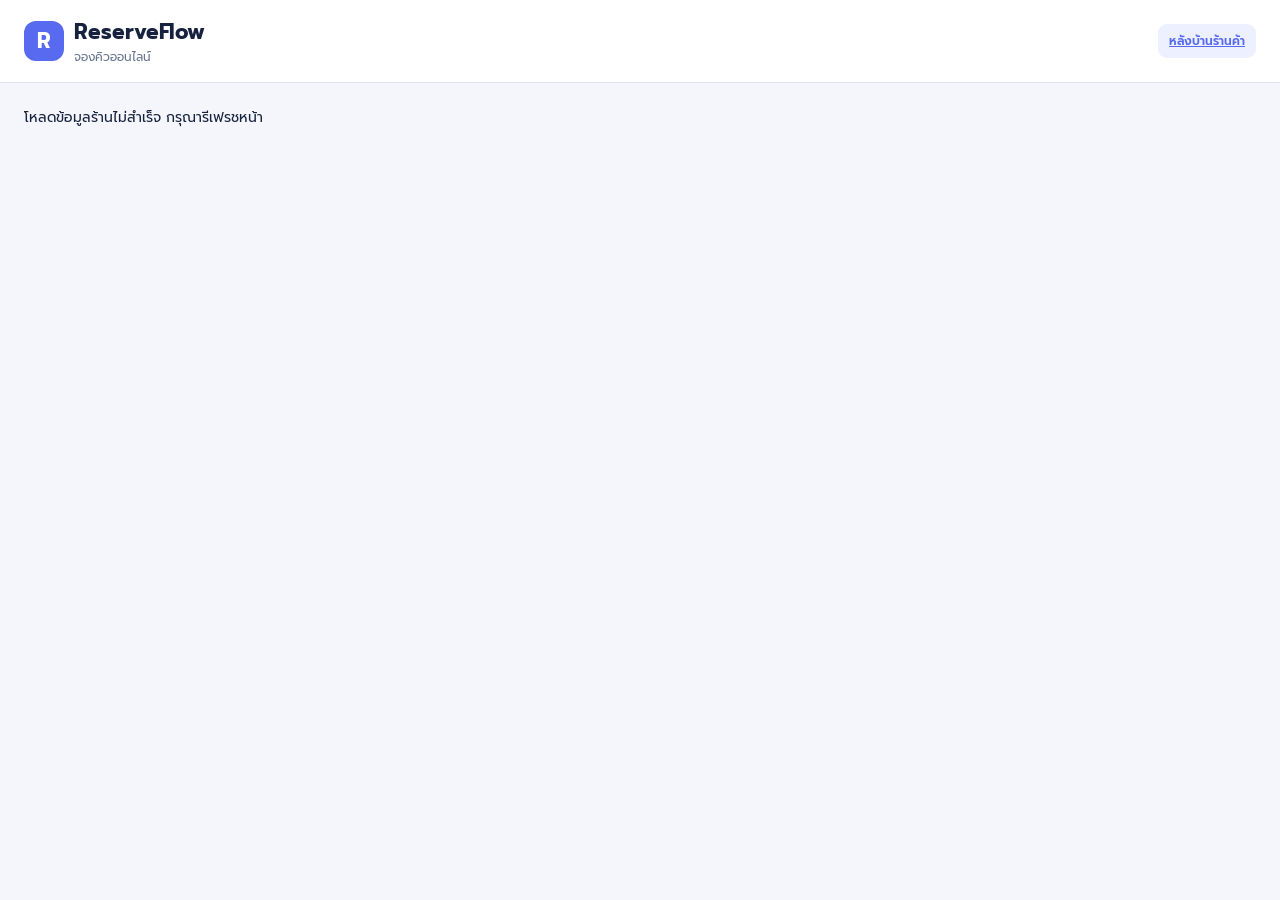
==== commit 6bdc611f: "Route old customer links to the live shop catalog" ====
--- a/index.html
+++ b/index.html
@@ -15,7 +15,6 @@
     <div class="inline-actions">
       <a class="btn primary" href="./book.html?shop=demo-one">เปิดหน้าจองร้าน DEMO</a>
       <a class="btn soft" href="./merchant.html">หลังบ้านร้านค้าและสมัครร้านใหม่</a>
-      <a class="btn soft" href="./booking-platform-demo.html">ดูตัวอย่างเดิม</a>
     </div>
   </section>
 </main>
--- a/assets/css/app.css
+++ b/assets/css/app.css
@@ -137,7 +137,7 @@
 
 .plan .anchor,
 .plan .entrance,
-.plan .decor-block { pointer-events: none; }
+.plan:not(.merchant-floor-canvas) .decor-block { pointer-events: none; }
 
 .customer-plan {
   width: 100%;
@@ -270,7 +270,7 @@
 .merchant-category-row .field { min-width: 0; }
 
 @media (min-width: 1000px) {
-  .merchant-settings-panel .merchant-category-row,
+  .merchant-editor .merchant-category-row,
   .merchant-category-header {
     display: grid;
     grid-template-columns: minmax(100px, 1.4fr) minmax(90px, 1fr) minmax(82px, 0.8fr)
@@ -303,11 +303,99 @@
 }
 
 @media (max-width: 640px) {
-  .merchant-settings-panel .merchant-category-row,
-  .merchant-settings-panel .merchant-category-add { grid-template-columns: repeat(2, minmax(0, 1fr)); }
+  .merchant-editor .merchant-category-row,
+  .merchant-editor .merchant-category-add { grid-template-columns: repeat(2, minmax(0, 1fr)); }
   .merchant-category-row .field:first-child,
   .merchant-category-add .field:first-child { grid-column: 1 / -1; }
 }
 
 .live-category-tabs { flex-wrap: wrap; overflow: visible; }
 .merchant-settings-panel > .inline-actions { margin-block: 12px; }
+
+.live-booking-grid .fields { margin-bottom: 14px; }
+.live-booking-grid .summary > div {
+  display: flex;
+  justify-content: space-between;
+  align-items: start;
+  gap: 12px;
+  padding-block: 5px;
+}
+.live-booking-grid .summary > div span { text-align: right; }
+.live-booking-contact { display: grid; gap: 12px; }
+.live-booking-contact textarea { min-height: 72px; }
+.live-floor-legend { margin-block: 14px 8px; }
+#sendBooking { margin-top: 14px; }
+#bookingStatus:empty, #bookingSubmitStatus:empty { display: none; }
+
+.merchant-nav a,
+.merchant-nav span {
+  padding: 8px 12px;
+  border-radius: 9px;
+  color: var(--muted);
+  text-decoration: none;
+  white-space: nowrap;
+}
+.merchant-nav [aria-current] {
+  color: var(--blue);
+  background: #fff;
+  box-shadow: 0 2px 8px rgba(30,48,90,.10);
+}
+.merchant-editor .merchant-category-row,
+.merchant-editor .merchant-category-add {
+  margin-block: 0;
+  padding-block: 10px;
+  align-items: end;
+}
+.merchant-editor label.field > span {
+  display: block;
+  margin-bottom: 5px;
+  color: var(--muted);
+  font-size: 12px;
+}
+.merchant-category-row .inline-actions { align-self: center; }
+.merchant-editor .merchant-floor-canvas {
+  margin: 12px auto;
+  max-width: min(100%, calc(var(--floor-max-width) * .9));
+}
+.merchant-editor .merchant-floor-canvas + .fields {
+  padding: 14px;
+  background: #f7f9fd;
+  border: 1px solid var(--line);
+  border-radius: 12px;
+  align-items: end;
+}
+.merchant-account .field { max-width: 300px; }
+.merchant-account details { margin-bottom: 14px; }
+#merchantBookingSearch { margin-bottom: 12px; }
+#merchantCategorySettings p[role=status]:empty,
+#merchantAdvancedSettings p[role=status]:empty { display: none; }
+@media (min-width: 1000px) {
+  .merchant-editor .merchant-category-row { align-items: center; }
+  .merchant-category-row .inline-actions { grid-template-columns: 1fr; }
+}
+@media (max-width: 640px) {
+  .merchant-stats { grid-template-columns: repeat(2, minmax(0, 1fr)); }
+  .merchant-nav a, .merchant-nav span { padding-inline: 5px; font-size: 11px; }
+  .merchant-editor .layout-tools .field,
+  .merchant-editor .layout-size-controls .field { min-width: min(125px, 100%); }
+}
+
+.merchant-floor-canvas,
+.customer-plan { background-position: center; }
+.merchant-floor-canvas {
+  background-size: cover;
+  aspect-ratio: var(--floor-width, 960) / var(--floor-height, 540);
+}
+.merchant-floor-canvas .resource,
+.customer-plan .resource { z-index: 2; }
+.merchant-floor-canvas .editor-decor.active { z-index: 3; }
+.merchant-block-editor { align-items: end; }
+.merchant-floor-canvas .decor-block,
+.customer-plan .decor-block { left: var(--table-x); top: var(--table-y); }
+
+.live-booking-date { grid-template-columns: minmax(0, 1fr); }
+.live-booking-time { margin-top: 16px; }
+.live-staff-photo { width: 62px; height: 62px; object-fit: cover; border-radius: 12px; }
+#bookingResourceCards small { display: block; color: var(--muted); overflow-wrap: anywhere; }
+.merchant-resource-fields { align-items: end; }
+.merchant-resource-fields label > span { display: block; margin-bottom: 5px; color: var(--muted); }
